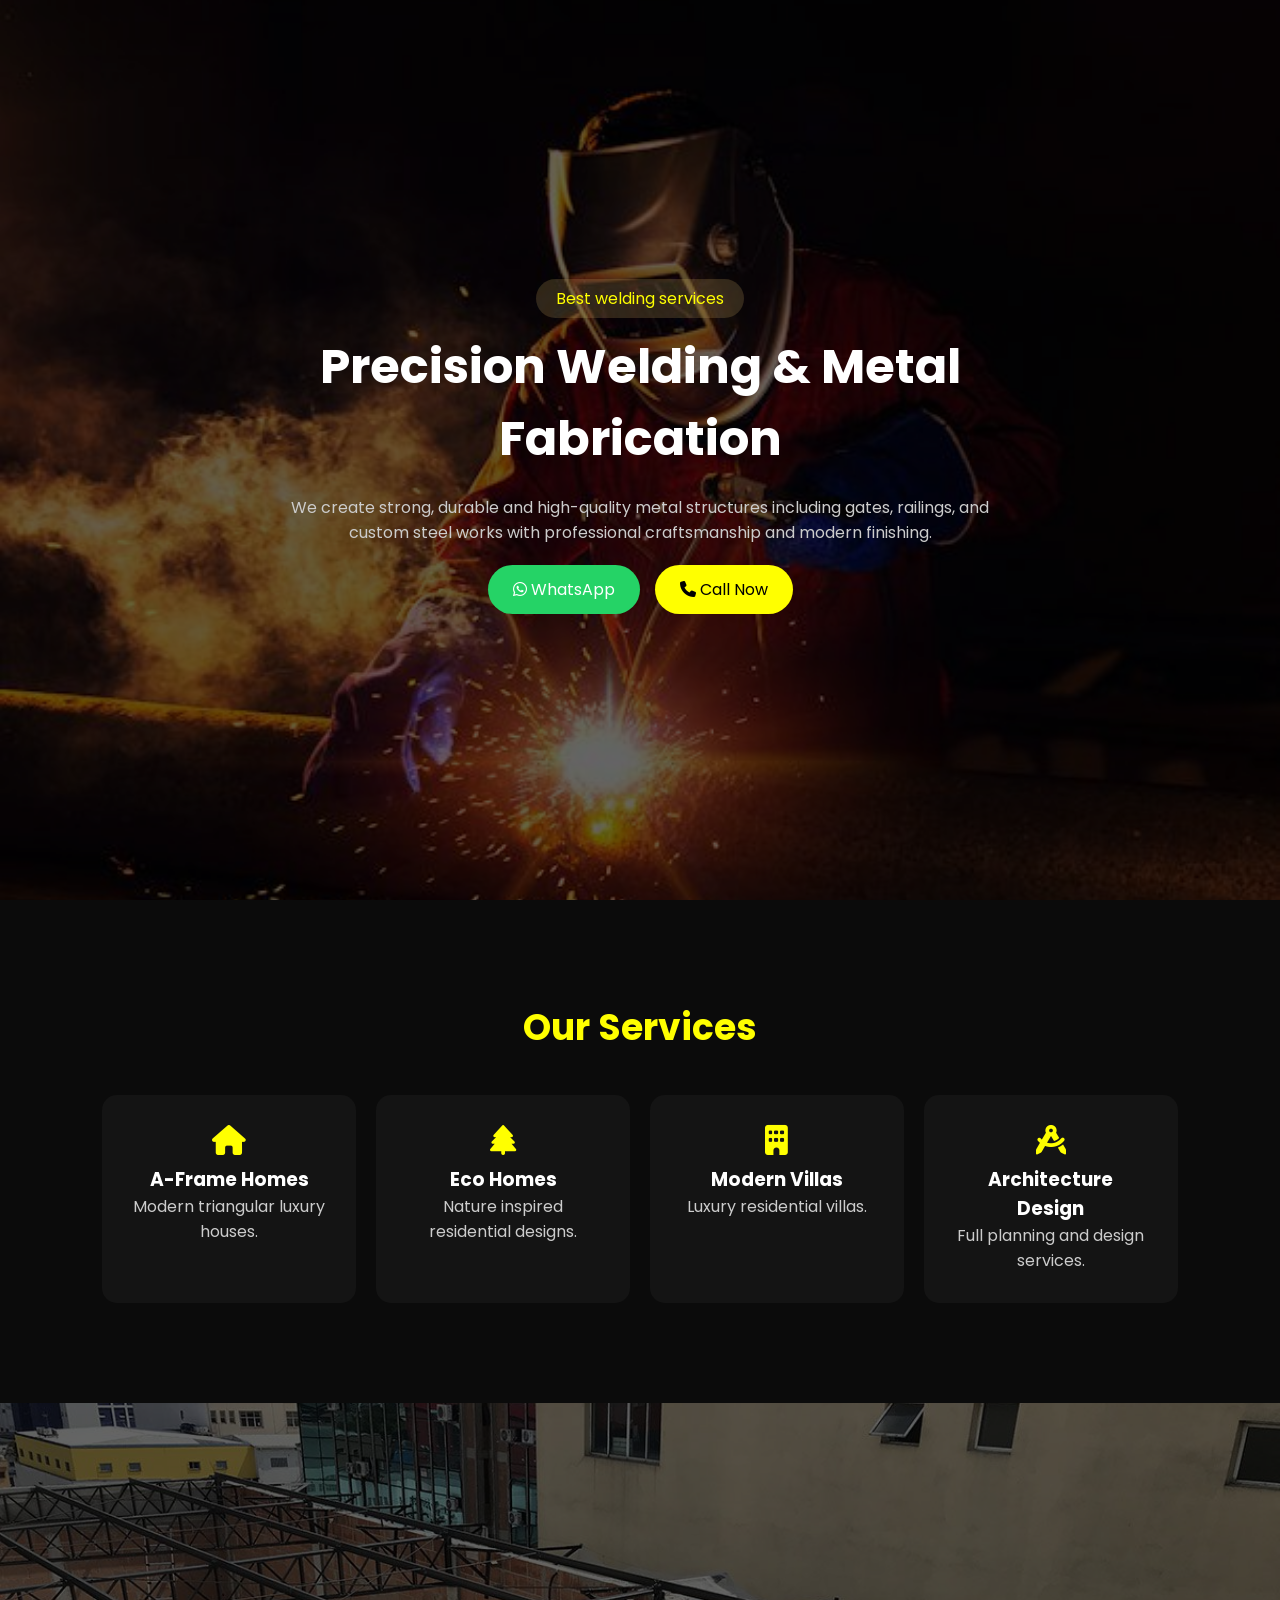
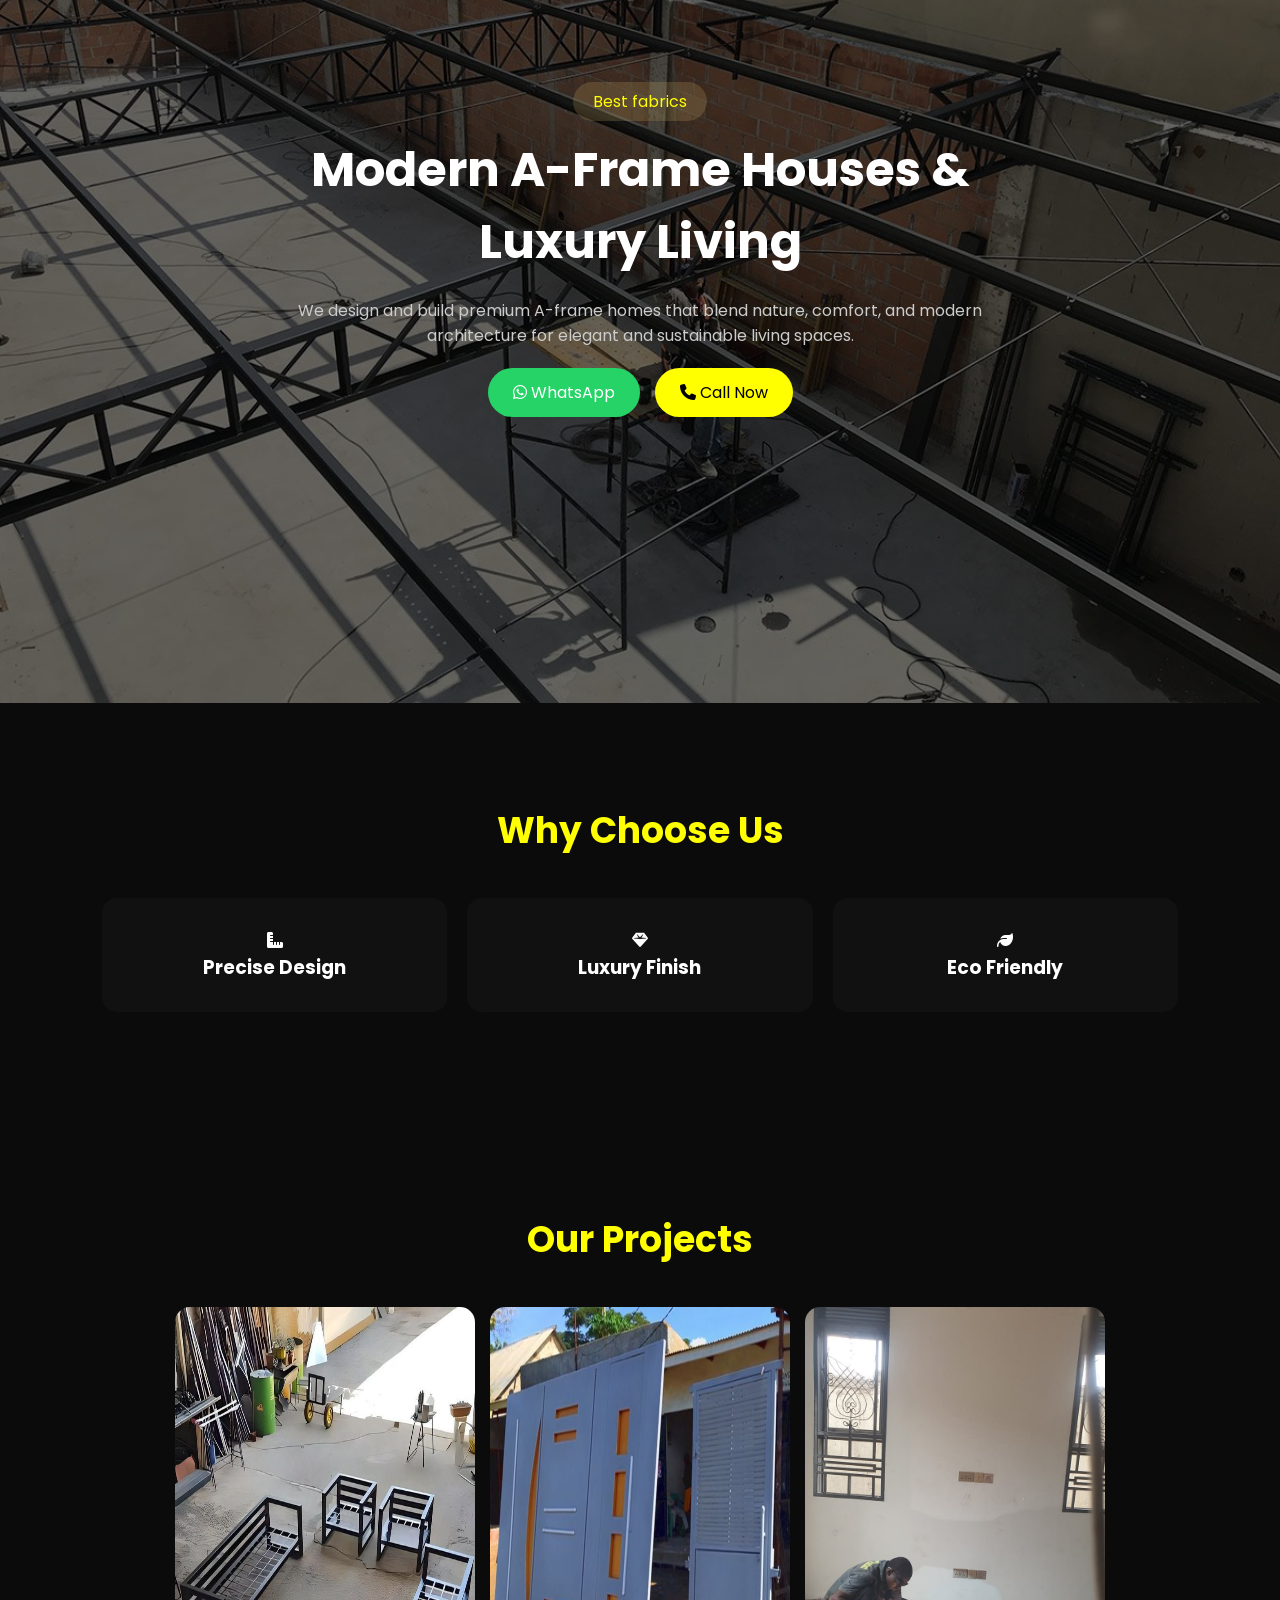
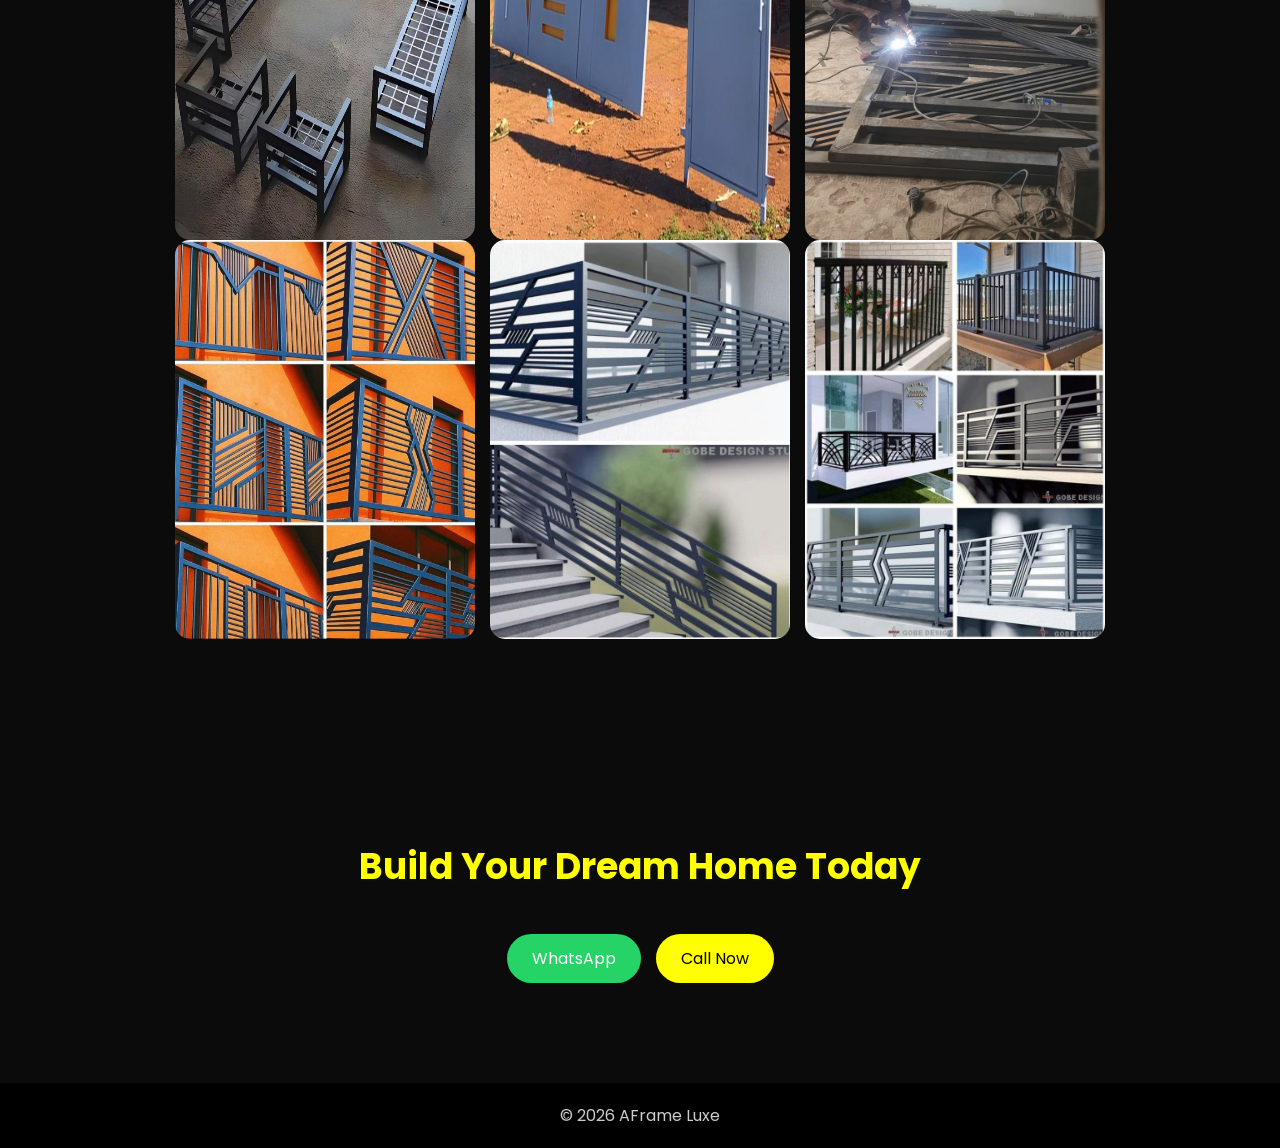
==== index.html @ 534e5b7b "Add files via upload" ====
<!-- ========================= index.html ========================= -->
<!DOCTYPE html>
<html lang="en">
<head>
<meta charset="UTF-8" />
<meta name="viewport" content="width=device-width, initial-scale=1.0" />

<title>AFrame Luxe | Modern Homes</title>

<link rel="preconnect" href="https://fonts.googleapis.com">
<link rel="preconnect" href="https://fonts.gstatic.com" crossorigin>

<link href="https://fonts.googleapis.com/css2?family=Poppins:wght@300;400;500;600;700&display=swap" rel="stylesheet">

<link rel="stylesheet" href="style.css">
<link rel="stylesheet" href="https://cdnjs.cloudflare.com/ajax/libs/font-awesome/6.5.1/css/all.min.css">
</head>

<body>

<!-- NAV -->
<header>
<nav class="navbar">

<div class="logo">AFrame Luxe</div>

<ul class="nav-links">
<li><a href="index.html" class="active">Home</a></li>
<li><a href="contact.html">Contact</a></li>
</ul>

<div class="menu-toggle"><i class="fas fa-bars"></i></div>

</nav>
</header>

<!-- HERO -->
<section class="hero">

<div class="overlay"></div>

<div class="hero-content">

<span class="badge">Best welding services</span>

<h1>Precision Welding & Metal Fabrication</h1>

<p>
We create strong, durable and high-quality metal structures including gates, 
railings, and custom steel works with professional 
craftsmanship and modern finishing.
</p>

<div class="btns">

<a href="https://wa.me/254704175527" class="btn whatsapp">
<i class="fab fa-whatsapp"></i> WhatsApp
</a>

<a href="tel:+254704175527" class="btn call">
<i class="fas fa-phone"></i> Call Now
</a>

</div>

</div>

</section>

<!-- SERVICES -->
<section class="services">

<h2>Our Services</h2>

<div class="grid">

<div class="card">
<i class="fas fa-home"></i>
<h3>A-Frame Homes</h3>
<p>Modern triangular luxury houses.</p>
</div>

<div class="card">
<i class="fas fa-tree"></i>
<h3>Eco Homes</h3>
<p>Nature inspired residential designs.</p>
</div>

<div class="card">
<i class="fas fa-building"></i>
<h3>Modern Villas</h3>
<p>Luxury residential villas.</p>
</div>

<div class="card">
<i class="fas fa-drafting-compass"></i>
<h3>Architecture Design</h3>
<p>Full planning and design services.</p>
</div>

</div>

</section>

<!-- HERO -->
<section class="hero1">

<div class="overlay"></div>

<div class="hero-content">

<span class="badge">Best fabrics</span>

<h1>Modern A-Frame Houses & Luxury Living</h1>

<p>
We design and build premium A-frame homes that blend nature, comfort, 
and modern architecture for elegant and sustainable living spaces.
</p>

<div class="btns">

<a href="https://wa.me/254704175527" class="btn whatsapp">
<i class="fab fa-whatsapp"></i> WhatsApp
</a>

<a href="tel:+254704175527" class="btn call">
<i class="fas fa-phone"></i> Call Now
</a>

</div>

</div>

</section>


<!-- WHY -->
<section class="why">

<h2>Why Choose Us</h2>

<div class="grid">

<div class="card2">
<i class="fas fa-ruler-combined"></i>
<h3>Precise Design</h3>
</div>

<div class="card2">
<i class="fas fa-gem"></i>
<h3>Luxury Finish</h3>
</div>

<div class="card2">
<i class="fas fa-leaf"></i>
<h3>Eco Friendly</h3>
</div>

</div>

</section>

<!-- GALLERY -->
<section class="gallery">

<h2>Our Projects</h2>

<div class="images">

<img src="images/welding1.jpg">
<img src="images/welding2.jpg">
<img src="images/welding3.jpg">

</div>

<div class="images">

<img src="images/fabric1.jpg">
<img src="images/fabric2.jpg">
<img src="images/fabric3.jpg">

</div>

</section>

<!-- CTA -->
<section class="cta">

<h2>Build Your Dream Home Today</h2>

<div class="btns">

<a href="https://wa.me/254704175527" class="btn whatsapp">WhatsApp</a>
<a href="tel:+254704175527" class="btn call">Call Now</a>

</div>

</section>

<footer>
<p>© 2026 AFrame Luxe</p>
</footer>

<script src="script.js"></script>
</body>
</html>
---- style.css ----
*{
margin:0;
padding:0;
box-sizing:border-box;
font-family:'Poppins',sans-serif;
}

body{
background:#0b0b0b;
color:#fff;
}

/* NAV */
.navbar{
display:flex;
justify-content:space-between;
padding:20px 8%;
background:rgba(0,0,0,0.4);
backdrop-filter:blur(10px);
position:fixed;
width:100%;
top:0;
}

.logo{
color:yellow;
font-size:26px;
font-weight:700;
}

.nav-links{
display:flex;
gap:25px;
list-style:none;
}

.nav-links a{
color:#fff;
text-decoration:none;
}

.nav-links a.active{
color:yellow;
}

/* HERO */
.hero{
height:100vh;
background:url("images/welding.jpg") center/cover;
display:flex;
align-items:center;
justify-content:center;
text-align:center;
position:relative;
}

.hero1{
height:100vh;
background:url("images/fabric.jpg") center/cover;
display:flex;
align-items:center;
justify-content:center;
text-align:center;
position:relative;
}

.overlay{
position:absolute;
inset:0;
background:rgba(0,0,0,0.6);
}

.hero-content{
position:relative;
max-width:700px;
}

.badge{
background:rgba(214,179,106,0.2);
padding:8px 20px;
border-radius:20px;
color:yellow;
}

h1{
font-size:48px;
margin:20px 0;
}

p{
color:#ccc;
}

.btns{
margin-top:20px;
display:flex;
gap:15px;
justify-content:center;
flex-wrap:wrap;
}

.btn{
padding:12px 25px;
border-radius:30px;
text-decoration:none;
color:#fff;
transition:0.3s;
}

.whatsapp{
background:#25D366;
}

.call{
background:yellow;
color:#000;
}

.btn:hover{
transform:translateY(-5px);
}

/* SECTIONS */
section{
padding:100px 8%;
text-align:center;
}

h2{
font-size:36px;
margin-bottom:40px;
color:yellow;
}

/* GRID */
.grid{
display:grid;
grid-template-columns:repeat(auto-fit,minmax(200px,1fr));
gap:20px;
}

.card{
background:#141414;
padding:30px;
border-radius:15px;
}

.card i{
font-size:30px;
color:yellow;
margin-bottom:10px;
}

.card2{
background:#111;
padding:30px;
border-radius:15px;
}

/* GALLERY */
.images{
display:flex;
gap:15px;
flex-wrap:wrap;
justify-content:center;
}

.images img{
width:300px;
border-radius:15px;
}

/* CONTACT */
.contact{
height:100vh;
display:flex;
align-items:center;
justify-content:center;
}

.box{
background:#141414;
padding:40px;
border-radius:15px;
text-align:center;
}

/* FOOTER */
footer{
padding:20px;
text-align:center;
background:#000;
color:#777;
}

/* MOBILE */
@media(max-width:768px){
h1{font-size:32px;}
.images img{width:100%;}
}
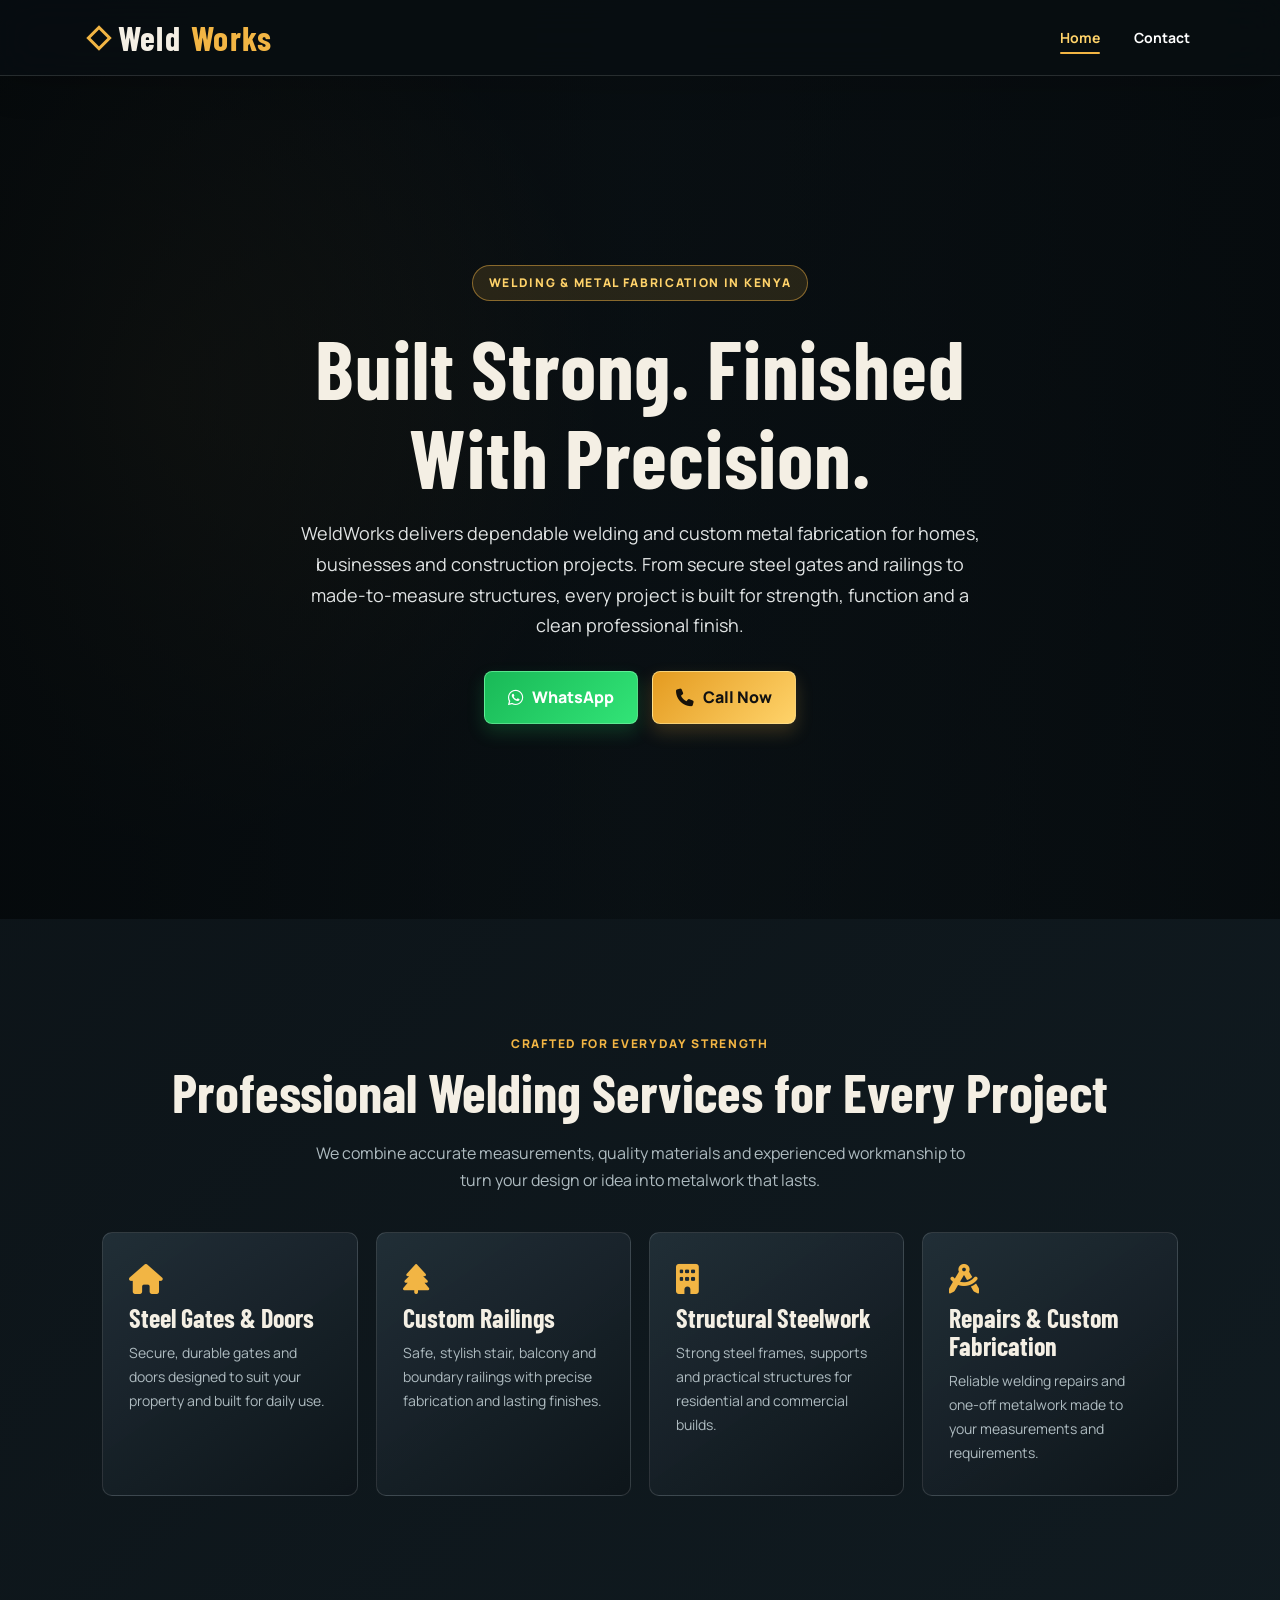
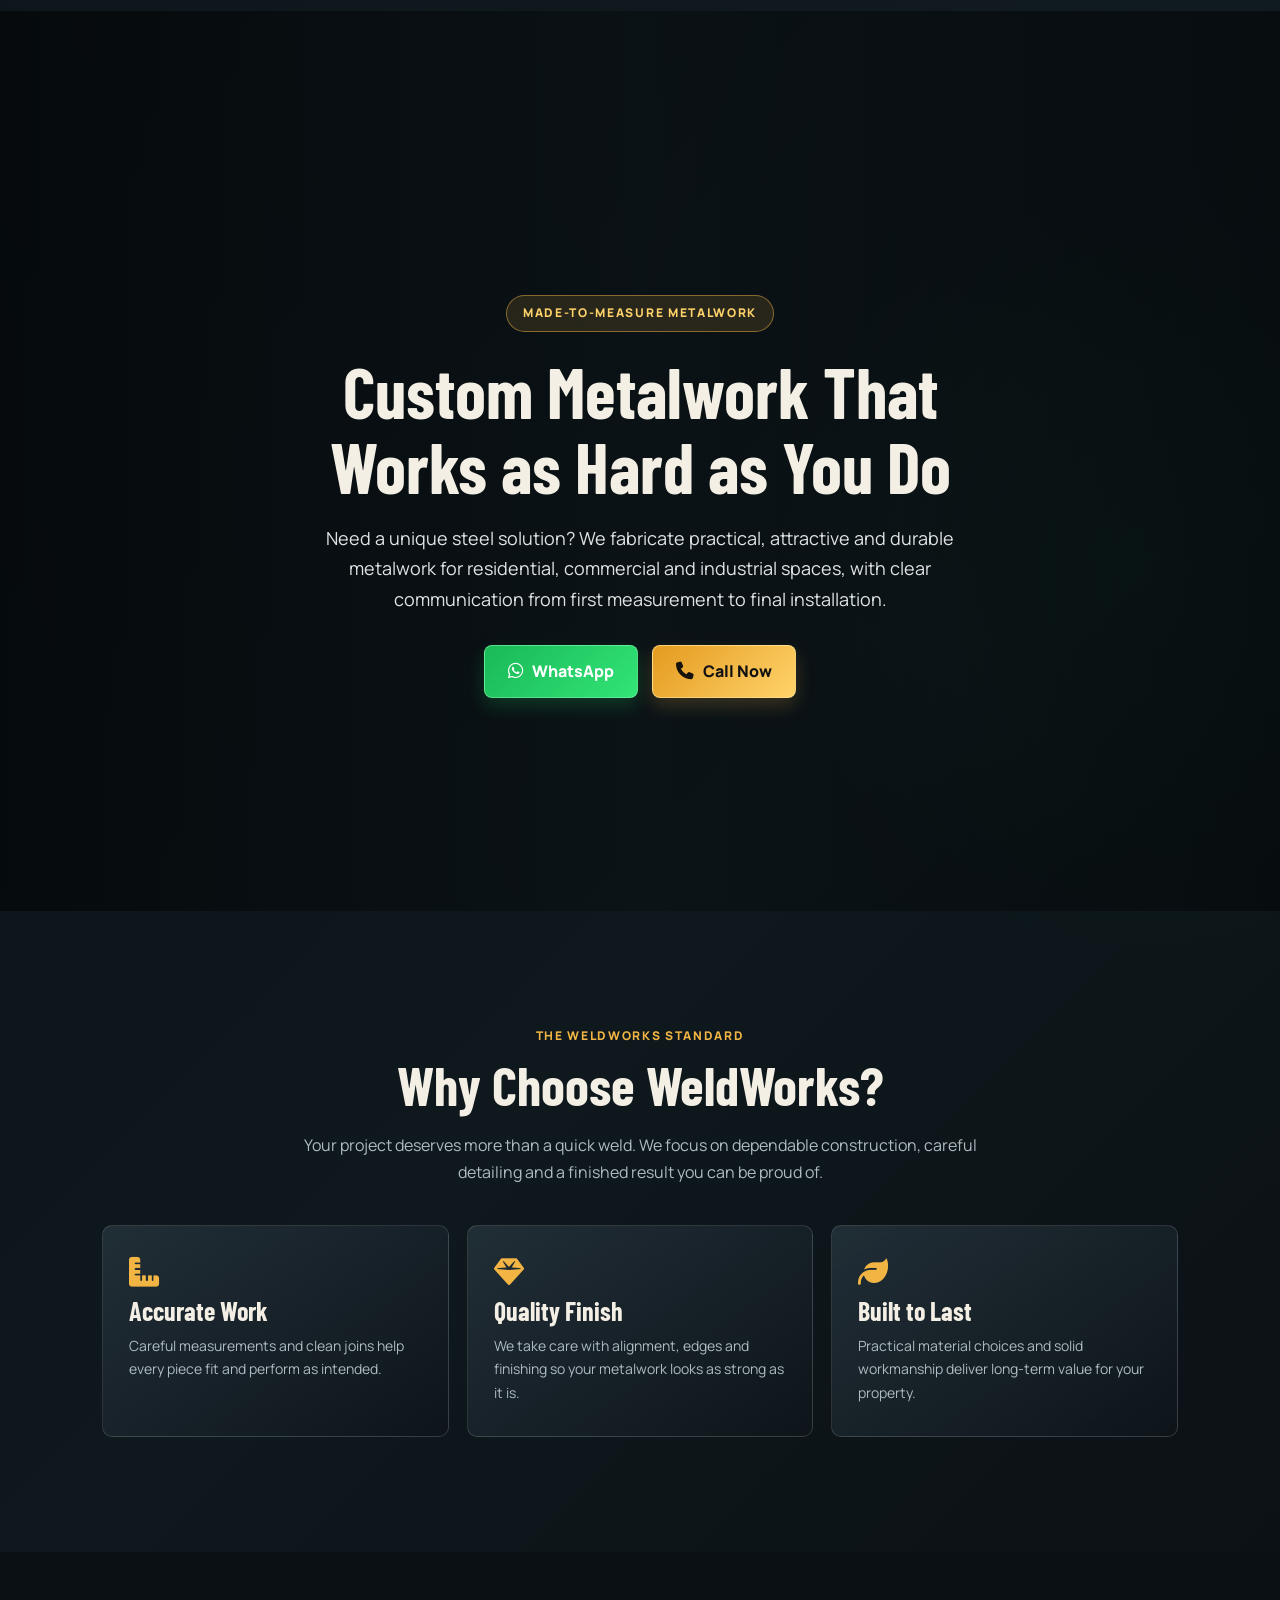
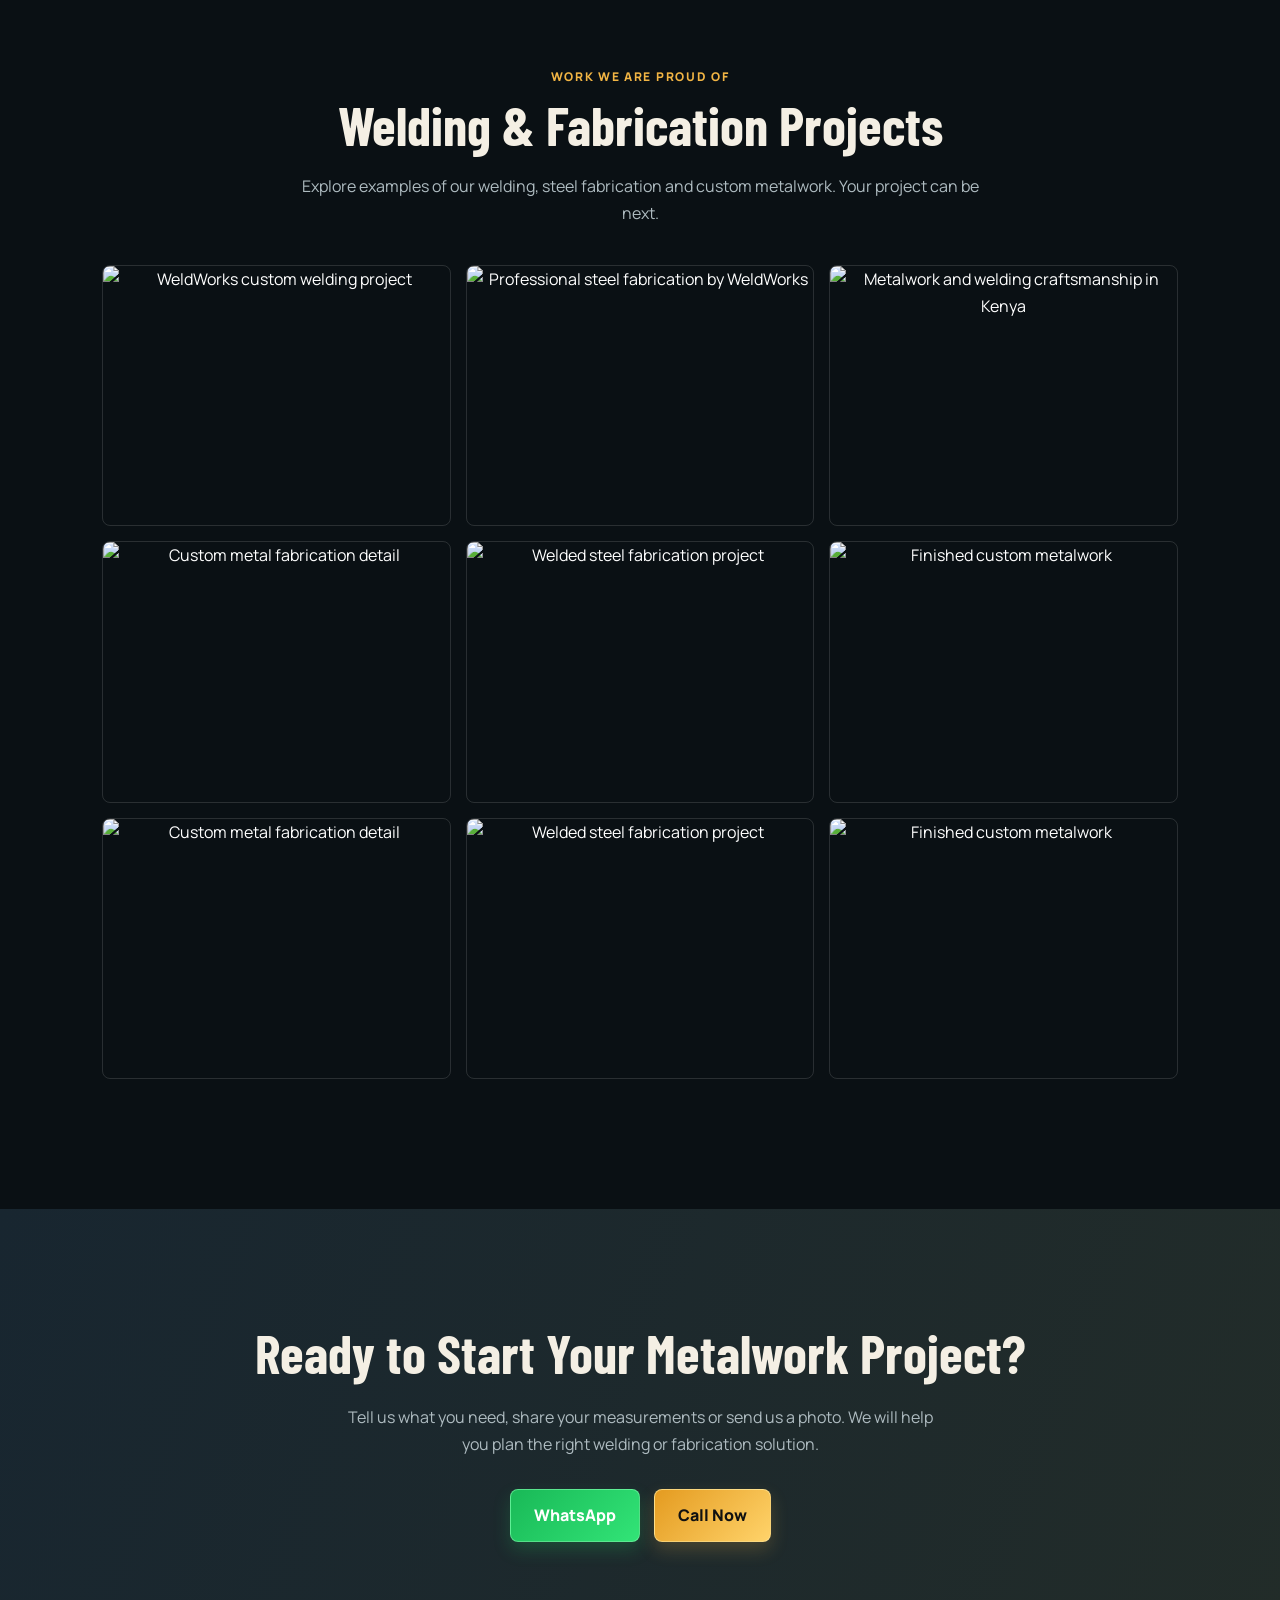
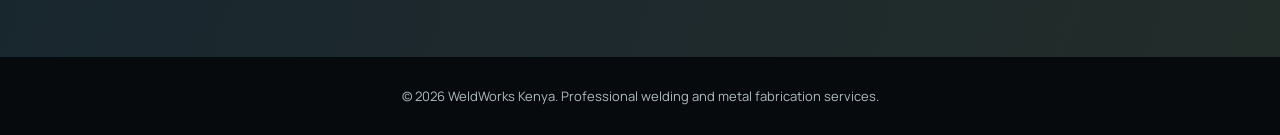
==== commit 9e0df9af: "Add files via upload" ====
--- a/index.html
+++ b/index.html
@@ -1,16 +1,50 @@
 <!-- ========================= index.html ========================= -->
 <!DOCTYPE html>
-<html lang="en">
+<html lang="en-KE">
 <head>
 <meta charset="UTF-8" />
 <meta name="viewport" content="width=device-width, initial-scale=1.0" />
 
-<title>AFrame Luxe | Modern Homes</title>
+<title>WeldWorks Kenya | Welding & Metal Fabrication Services</title>
+
+<meta http-equiv="X-UA-Compatible" content="IE=edge" />
+<meta name="description" content="WeldWorks provides professional welding and custom metal fabrication in Kenya, including gates, railings, steel structures, repairs and durable architectural metalwork." />
+<meta name="keywords" content="welding services Kenya, metal fabrication Nairobi, steel gates Kenya, custom railings, structural steel fabrication, welding repairs" />
+<meta name="author" content="WeldWorks" />
+<meta name="robots" content="index,follow,max-image-preview:large" />
+<meta name="theme-color" content="#111820" />
+<link rel="canonical" href="https://weldworks.com/" />
+<link rel="icon" href="favicon.svg" type="image/svg+xml" />
+<link rel="alternate icon" href="favicon.svg" type="image/svg+xml" />
+<link rel="apple-touch-icon" href="favicon.svg" />
+<link rel="manifest" href="site.webmanifest" />
+
+<meta property="og:type" content="website" />
+<meta property="og:title" content="WeldWorks Kenya | Welding & Metal Fabrication" />
+<meta property="og:description" content="Strong, precise and professionally finished welding and metal fabrication for homes, businesses and construction projects across Kenya." />
+<meta property="og:url" content="https://weldworks.com/" />
+<meta property="og:image" content="https://weldworks.com/images/welding.jpg" />
+<meta name="twitter:card" content="summary_large_image" />
+
+<script type="application/ld+json">
+{
+	"@context": "https://schema.org",
+	"@type": "LocalBusiness",
+	"name": "WeldWorks",
+	"url": "https://weldworks.com/",
+	"image": "https://weldworks.com/images/welding.jpg",
+	"telephone": "+254704175527",
+	"description": "Professional welding and custom metal fabrication company serving homes, businesses and construction projects in Kenya.",
+	"areaServed": "Kenya",
+	"priceRange": "$$",
+	"serviceType": ["Welding services", "Metal fabrication", "Steel gates", "Custom railings", "Structural steelwork"]
+}
+</script>
 
 <link rel="preconnect" href="https://fonts.googleapis.com">
 <link rel="preconnect" href="https://fonts.gstatic.com" crossorigin>
 
-<link href="https://fonts.googleapis.com/css2?family=Poppins:wght@300;400;500;600;700&display=swap" rel="stylesheet">
+<link href="https://fonts.googleapis.com/css2?family=Barlow+Condensed:wght@500;600;700&family=Manrope:wght@400;500;600;700;800&display=swap" rel="stylesheet">
 
 <link rel="stylesheet" href="style.css">
 <link rel="stylesheet" href="https://cdnjs.cloudflare.com/ajax/libs/font-awesome/6.5.1/css/all.min.css">
@@ -22,14 +56,14 @@
 <header>
 <nav class="navbar">
 
-<div class="logo">AFrame Luxe</div>
+<a class="logo" href="index.html">Weld<span>Works</span></a>
 
 <ul class="nav-links">
 <li><a href="index.html" class="active">Home</a></li>
 <li><a href="contact.html">Contact</a></li>
 </ul>
 
-<div class="menu-toggle"><i class="fas fa-bars"></i></div>
+<button class="menu-toggle" type="button" aria-label="Open navigation menu" aria-expanded="false"><i class="fas fa-bars"></i></button>
 
 </nav>
 </header>
@@ -41,14 +75,12 @@
 
 <div class="hero-content">
 
-<span class="badge">Best welding services</span>
-
-<h1>Precision Welding & Metal Fabrication</h1>
+<span class="badge">Welding & metal fabrication in Kenya</span>
+
+<h1>Built Strong. Finished With Precision.</h1>
 
 <p>
-We create strong, durable and high-quality metal structures including gates, 
-railings, and custom steel works with professional 
-craftsmanship and modern finishing.
+WeldWorks delivers dependable welding and custom metal fabrication for homes, businesses and construction projects. From secure steel gates and railings to made-to-measure structures, every project is built for strength, function and a clean professional finish.
 </p>
 
 <div class="btns">
@@ -70,32 +102,34 @@
 <!-- SERVICES -->
 <section class="services">
 
-<h2>Our Services</h2>
+<p class="section-kicker">Crafted for everyday strength</p>
+<h2>Professional Welding Services for Every Project</h2>
+<p class="section-intro">We combine accurate measurements, quality materials and experienced workmanship to turn your design or idea into metalwork that lasts.</p>
 
 <div class="grid">
 
 <div class="card">
 <i class="fas fa-home"></i>
-<h3>A-Frame Homes</h3>
-<p>Modern triangular luxury houses.</p>
+<h3>Steel Gates & Doors</h3>
+<p>Secure, durable gates and doors designed to suit your property and built for daily use.</p>
 </div>
 
 <div class="card">
 <i class="fas fa-tree"></i>
-<h3>Eco Homes</h3>
-<p>Nature inspired residential designs.</p>
+<h3>Custom Railings</h3>
+<p>Safe, stylish stair, balcony and boundary railings with precise fabrication and lasting finishes.</p>
 </div>
 
 <div class="card">
 <i class="fas fa-building"></i>
-<h3>Modern Villas</h3>
-<p>Luxury residential villas.</p>
+<h3>Structural Steelwork</h3>
+<p>Strong steel frames, supports and practical structures for residential and commercial builds.</p>
 </div>
 
 <div class="card">
 <i class="fas fa-drafting-compass"></i>
-<h3>Architecture Design</h3>
-<p>Full planning and design services.</p>
+<h3>Repairs & Custom Fabrication</h3>
+<p>Reliable welding repairs and one-off metalwork made to your measurements and requirements.</p>
 </div>
 
 </div>
@@ -109,13 +143,12 @@
 
 <div class="hero-content">
 
-<span class="badge">Best fabrics</span>
-
-<h1>Modern A-Frame Houses & Luxury Living</h1>
+<span class="badge">Made-to-measure metalwork</span>
+
+<h2>Custom Metalwork That Works as Hard as You Do</h2>
 
 <p>
-We design and build premium A-frame homes that blend nature, comfort, 
-and modern architecture for elegant and sustainable living spaces.
+Need a unique steel solution? We fabricate practical, attractive and durable metalwork for residential, commercial and industrial spaces, with clear communication from first measurement to final installation.
 </p>
 
 <div class="btns">
@@ -138,23 +171,28 @@
 <!-- WHY -->
 <section class="why">
 
-<h2>Why Choose Us</h2>
+<p class="section-kicker">The WeldWorks standard</p>
+<h2>Why Choose WeldWorks?</h2>
+<p class="section-intro">Your project deserves more than a quick weld. We focus on dependable construction, careful detailing and a finished result you can be proud of.</p>
 
 <div class="grid">
 
 <div class="card2">
 <i class="fas fa-ruler-combined"></i>
-<h3>Precise Design</h3>
+<h3>Accurate Work</h3>
+<p>Careful measurements and clean joins help every piece fit and perform as intended.</p>
 </div>
 
 <div class="card2">
 <i class="fas fa-gem"></i>
-<h3>Luxury Finish</h3>
+<h3>Quality Finish</h3>
+<p>We take care with alignment, edges and finishing so your metalwork looks as strong as it is.</p>
 </div>
 
 <div class="card2">
 <i class="fas fa-leaf"></i>
-<h3>Eco Friendly</h3>
+<h3>Built to Last</h3>
+<p>Practical material choices and solid workmanship deliver long-term value for your property.</p>
 </div>
 
 </div>
@@ -164,21 +202,26 @@
 <!-- GALLERY -->
 <section class="gallery">
 
-<h2>Our Projects</h2>
+<p class="section-kicker">Work we are proud of</p>
+<h2>Welding & Fabrication Projects</h2>
+<p class="section-intro">Explore examples of our welding, steel fabrication and custom metalwork. Your project can be next.</p>
 
 <div class="images">
 
-<img src="images/welding1.jpg">
-<img src="images/welding2.jpg">
-<img src="images/welding3.jpg">
+<img src="images/welding1.jpg" alt="WeldWorks custom welding project">
+<img src="images/welding2.jpg" alt="Professional steel fabrication by WeldWorks">
+<img src="images/welding3.jpg" alt="Metalwork and welding craftsmanship in Kenya">
 
 </div>
 
 <div class="images">
 
-<img src="images/fabric1.jpg">
-<img src="images/fabric2.jpg">
-<img src="images/fabric3.jpg">
+<img src="images/fabric1.jpeg" alt="Custom metal fabrication detail">
+<img src="images/fabric2.jpg" alt="Welded steel fabrication project">
+<img src="images/fabric3.jpg" alt="Finished custom metalwork">
+<img src="images/fabric4.jpg" alt="Custom metal fabrication detail">
+<img src="images/fabric5.jpg" alt="Welded steel fabrication project">
+<img src="images/fabric6.jpg" alt="Finished custom metalwork">
 
 </div>
 
@@ -187,7 +230,8 @@
 <!-- CTA -->
 <section class="cta">
 
-<h2>Build Your Dream Home Today</h2>
+<h2>Ready to Start Your Metalwork Project?</h2>
+<p>Tell us what you need, share your measurements or send us a photo. We will help you plan the right welding or fabrication solution.</p>
 
 <div class="btns">
 
@@ -199,7 +243,7 @@
 </section>
 
 <footer>
-<p>© 2026 AFrame Luxe</p>
+<p>© 2026 WeldWorks Kenya. Professional welding and metal fabrication services.</p>
 </footer>
 
 <script src="script.js"></script>
--- a/style.css
+++ b/style.css
@@ -1,200 +1,314 @@
-*{
-margin:0;
-padding:0;
-box-sizing:border-box;
-font-family:'Poppins',sans-serif;
-}
-
-body{
-background:#0b0b0b;
-color:#fff;
-}
-
-/* NAV */
-.navbar{
-display:flex;
-justify-content:space-between;
-padding:20px 8%;
-background:rgba(0,0,0,0.4);
-backdrop-filter:blur(10px);
-position:fixed;
-width:100%;
-top:0;
-}
-
-.logo{
-color:yellow;
-font-size:26px;
-font-weight:700;
-}
-
-.nav-links{
-display:flex;
-gap:25px;
-list-style:none;
-}
-
-.nav-links a{
-color:#fff;
-text-decoration:none;
-}
-
-.nav-links a.active{
-color:yellow;
-}
-
-/* HERO */
-.hero{
-height:100vh;
-background:url("images/welding.jpg") center/cover;
-display:flex;
-align-items:center;
-justify-content:center;
-text-align:center;
-position:relative;
-}
-
-.hero1{
-height:100vh;
-background:url("images/fabric.jpg") center/cover;
-display:flex;
-align-items:center;
-justify-content:center;
-text-align:center;
-position:relative;
-}
-
-.overlay{
-position:absolute;
-inset:0;
-background:rgba(0,0,0,0.6);
-}
-
-.hero-content{
-position:relative;
-max-width:700px;
-}
-
-.badge{
-background:rgba(214,179,106,0.2);
-padding:8px 20px;
-border-radius:20px;
-color:yellow;
-}
-
-h1{
-font-size:48px;
-margin:20px 0;
-}
-
-p{
-color:#ccc;
-}
-
-.btns{
-margin-top:20px;
-display:flex;
-gap:15px;
-justify-content:center;
-flex-wrap:wrap;
-}
-
-.btn{
-padding:12px 25px;
-border-radius:30px;
-text-decoration:none;
-color:#fff;
-transition:0.3s;
-}
-
-.whatsapp{
-background:#25D366;
-}
-
-.call{
-background:yellow;
-color:#000;
-}
-
-.btn:hover{
-transform:translateY(-5px);
-}
-
-/* SECTIONS */
-section{
-padding:100px 8%;
-text-align:center;
-}
-
-h2{
-font-size:36px;
-margin-bottom:40px;
-color:yellow;
-}
-
-/* GRID */
-.grid{
-display:grid;
-grid-template-columns:repeat(auto-fit,minmax(200px,1fr));
-gap:20px;
-}
-
-.card{
-background:#141414;
-padding:30px;
-border-radius:15px;
-}
-
-.card i{
-font-size:30px;
-color:yellow;
-margin-bottom:10px;
-}
-
-.card2{
-background:#111;
-padding:30px;
-border-radius:15px;
-}
-
-/* GALLERY */
-.images{
-display:flex;
-gap:15px;
-flex-wrap:wrap;
-justify-content:center;
-}
-
-.images img{
-width:300px;
-border-radius:15px;
-}
-
-/* CONTACT */
-.contact{
-height:100vh;
-display:flex;
-align-items:center;
-justify-content:center;
-}
-
-.box{
-background:#141414;
-padding:40px;
-border-radius:15px;
-text-align:center;
-}
-
-/* FOOTER */
-footer{
-padding:20px;
-text-align:center;
-background:#000;
-color:#777;
-}
-
-/* MOBILE */
-@media(max-width:768px){
-h1{font-size:32px;}
-.images img{width:100%;}
-}+:root {
+  --ink: #0b1115;
+  --steel: #17262f;
+  --steel-light: #243943;
+  --muted: #aebbc0;
+  --cream: #f4efe4;
+  --accent: #f2b544;
+  --accent-bright: #ffd36a;
+  --green: #25d366;
+  --line: rgba(255, 255, 255, 0.13);
+  --shadow: 0 22px 60px rgba(0, 0, 0, 0.28);
+}
+
+* {
+  box-sizing: border-box;
+  margin: 0;
+  padding: 0;
+}
+
+html { scroll-behavior: smooth; }
+
+body {
+  min-width: 280px;
+  overflow-x: hidden;
+  background:
+    radial-gradient(circle at 12% 8%, rgba(242, 181, 68, 0.12), transparent 28rem),
+    radial-gradient(circle at 90% 44%, rgba(37, 211, 102, 0.08), transparent 24rem),
+    linear-gradient(135deg, var(--ink), #111c22 52%, #080b0d);
+  color: #fff;
+  font-family: 'Manrope', sans-serif;
+  line-height: 1.7;
+}
+
+header { position: relative; z-index: 10; }
+
+.navbar {
+  position: fixed;
+  top: 0;
+  left: 0;
+  z-index: 20;
+  display: flex;
+  align-items: center;
+  justify-content: space-between;
+  width: 100%;
+  min-height: 76px;
+  padding: 14px clamp(20px, 7vw, 110px);
+  border-bottom: 1px solid var(--line);
+  background: rgba(8, 14, 18, 0.82);
+  box-shadow: 0 10px 35px rgba(0, 0, 0, 0.18);
+  backdrop-filter: blur(18px);
+}
+
+.logo {
+  display: inline-flex;
+  align-items: center;
+  gap: 10px;
+  color: var(--cream);
+  font-family: 'Barlow Condensed', sans-serif;
+  font-size: clamp(27px, 3vw, 34px);
+  font-weight: 700;
+  letter-spacing: 0.04em;
+  line-height: 1;
+  text-decoration: none;
+  transition: color 0.25s ease, transform 0.25s ease;
+}
+
+.logo::before {
+  width: 12px;
+  height: 12px;
+  border: 3px solid var(--accent);
+  content: '';
+  transform: rotate(45deg);
+  transition: transform 0.25s ease, box-shadow 0.25s ease;
+}
+
+.logo span { color: var(--accent); }
+.logo:hover { color: #fff; transform: translateY(-2px); }
+.logo:hover::before { box-shadow: 0 0 18px rgba(242, 181, 68, 0.8); transform: rotate(135deg); }
+
+.nav-links {
+  display: flex;
+  align-items: center;
+  gap: clamp(18px, 3vw, 34px);
+  list-style: none;
+}
+
+.nav-links a {
+  position: relative;
+  padding: 10px 0;
+  color: #fff;
+  font-size: 14px;
+  font-weight: 700;
+  text-decoration: none;
+  transition: color 0.25s ease;
+}
+
+.nav-links a::after {
+  position: absolute;
+  right: 0;
+  bottom: 3px;
+  left: 0;
+  height: 2px;
+  border-radius: 5px;
+  background: var(--accent);
+  content: '';
+  transform: scaleX(0);
+  transform-origin: right;
+  transition: transform 0.25s ease;
+}
+
+.nav-links a:hover,
+.nav-links a.active { color: var(--accent-bright); }
+.nav-links a:hover::after,
+.nav-links a.active::after { transform: scaleX(1); transform-origin: left; }
+
+.menu-toggle {
+  display: none;
+  width: 42px;
+  height: 42px;
+  border: 1px solid var(--line);
+  border-radius: 8px;
+  background: rgba(255, 255, 255, 0.05);
+  color: var(--accent);
+  cursor: pointer;
+  font-size: 20px;
+  transition: background 0.25s ease, transform 0.25s ease;
+}
+
+.menu-toggle:hover { background: rgba(242, 181, 68, 0.16); transform: translateY(-2px); }
+
+.hero,
+.hero1 {
+  position: relative;
+  display: flex;
+  min-height: 100svh;
+  align-items: center;
+  justify-content: center;
+  overflow: hidden;
+  text-align: center;
+}
+
+.hero::before,
+.hero1::before {
+  position: absolute;
+  inset: -5%;
+  background-position: center;
+  background-size: cover;
+  content: '';
+  animation: hero-drift 18s ease-in-out infinite alternate;
+}
+
+.hero::before { background-image: url('images/welding.jpg'); }
+.hero1::before { background-image: url('images/fabric.jpg'); animation-delay: -6s; }
+
+@keyframes hero-drift {
+  from { transform: scale(1.03) translate3d(-1%, 0, 0); }
+  to { transform: scale(1.12) translate3d(1%, -1%, 0); }
+}
+
+.overlay {
+  position: absolute;
+  inset: 0;
+  background: linear-gradient(90deg, rgba(4, 8, 10, 0.86), rgba(4, 8, 10, 0.43), rgba(4, 8, 10, 0.75));
+}
+
+.hero-content {
+  position: relative;
+  z-index: 1;
+  max-width: 800px;
+  padding: 150px 24px 80px;
+  animation: content-rise 0.8s ease both;
+}
+
+@keyframes content-rise {
+  from { opacity: 0; transform: translateY(24px); }
+  to { opacity: 1; transform: translateY(0); }
+}
+
+.badge,
+.section-kicker {
+  color: var(--accent-bright);
+  font-size: 12px;
+  font-weight: 800;
+  letter-spacing: 0.14em;
+  text-transform: uppercase;
+}
+
+.badge {
+  display: inline-block;
+  border: 1px solid rgba(242, 181, 68, 0.48);
+  border-radius: 999px;
+  padding: 7px 16px;
+  background: rgba(242, 181, 68, 0.13);
+}
+
+h1,
+h2,
+h3 {
+  font-family: 'Barlow Condensed', sans-serif;
+  line-height: 1.08;
+}
+
+h1 { margin: 22px 0 18px; color: var(--cream); font-size: clamp(46px, 7vw, 82px); letter-spacing: 0.01em; }
+.hero1 h2 { margin: 22px 0 18px; color: var(--cream); font-size: clamp(42px, 6vw, 70px); }
+.hero-content p { max-width: 690px; margin: 0 auto; color: #e0e3e3; font-size: clamp(15px, 1.8vw, 18px); }
+
+.btns { display: flex; flex-wrap: wrap; justify-content: center; gap: 14px; margin-top: 30px; }
+
+.btn {
+  position: relative;
+  display: inline-flex;
+  align-items: center;
+  gap: 9px;
+  overflow: hidden;
+  isolation: isolate;
+  border: 1px solid transparent;
+  border-radius: 8px;
+  padding: 12px 23px;
+  color: #fff;
+  font-weight: 800;
+  text-decoration: none;
+  transition: transform 0.25s ease, filter 0.25s ease;
+}
+
+.btn::after {
+  position: absolute;
+  inset: 0;
+  z-index: -1;
+  background: linear-gradient(110deg, transparent 25%, rgba(255, 255, 255, 0.38) 48%, transparent 70%);
+  content: '';
+  transform: translateX(-130%);
+  transition: transform 0.65s ease;
+}
+
+.whatsapp { border-color: rgba(144, 255, 183, 0.5); 
+    background: linear-gradient(135deg, #19b957, #32e477);
+    box-shadow: 0 8px 18px rgba(37, 211, 102, 0.2); }
+.call { border-color: rgba(255, 232, 157, 0.65); background: linear-gradient(135deg, #e49b20, #ffd36a); color: #111; box-shadow: 0 8px 18px rgba(242, 181, 68, 0.2); }
+.btn:hover { filter: saturate(1.18) brightness(1.06); transform: translateY(-4px); }
+.btn:hover::after { transform: translateX(130%); }
+.btn:active { transform: translateY(-1px) scale(0.98); }
+.btn i { font-size: 1.1em; }
+.call i { color: #17120a; }
+
+section { padding: clamp(78px, 10vw, 115px) clamp(20px, 8vw, 110px); text-align: center; }
+h2 { margin-bottom: 40px; color: var(--cream); font-size: clamp(36px, 5vw, 54px); }
+.section-kicker { margin-bottom: 9px; color: var(--accent); }
+.section-intro { max-width: 680px; margin: -22px auto 38px; color: var(--muted); }
+
+.grid { display: grid; grid-template-columns: repeat(auto-fit, minmax(min(100%, 220px), 1fr)); gap: 18px; }
+.card,
+.card2 { border: 1px solid var(--line); border-radius: 10px; padding: 31px 26px; background: linear-gradient(145deg, rgba(35, 49, 58, 0.9), rgba(14, 21, 26, 0.96)); text-align: left; transition: border-color 0.3s ease, transform 0.3s ease, box-shadow 0.3s ease; }
+.card:hover,
+.card2:hover { border-color: rgba(242, 181, 68, 0.55); box-shadow: 0 15px 30px rgba(0, 0, 0, 0.2); transform: translateY(-7px); }
+.card i,
+.card2 i { margin-bottom: 10px; color: var(--accent); font-size: 30px; }
+.card h3,
+.card2 h3 { margin-bottom: 9px; color: var(--cream); font-size: 26px; }
+.card p,
+.card2 p,
+p { color: var(--muted); }
+.card p,
+.card2 p { font-size: 14px; }
+.why { background: rgba(0, 0, 0, 0.16); }
+.gallery { background: #0a1014; }
+
+.images { display: grid; grid-template-columns: repeat(3, 1fr); gap: 15px; margin-bottom: 15px; }
+.images img { width: 100%; aspect-ratio: 4 / 3; border: 1px solid var(--line); border-radius: 8px; object-fit: cover; transition: filter 0.4s ease, transform 0.4s ease; }
+.images img:hover { filter: saturate(1.18); transform: scale(1.025); }
+.cta { background: linear-gradient(110deg, #182630, #222c29); }
+.cta p { max-width: 600px; margin: -18px auto 4px; }
+
+.contact { display: flex; min-height: 100svh; align-items: center; justify-content: center; padding: 120px 20px 70px; background: radial-gradient(circle at 50% 10%, #293a43 0%, var(--ink) 55%); }
+.box { width: min(650px, 100%); border: 1px solid var(--line); border-radius: 10px; padding: clamp(34px, 7vw, 58px) clamp(22px, 6vw, 44px); background: rgba(18, 29, 36, 0.9); box-shadow: var(--shadow); text-align: center; }
+.box h1 { font-size: clamp(44px, 7vw, 68px); }
+.box p { margin-bottom: 15px; }
+.box .info a { color: var(--cream); text-decoration: none; }
+.box .info i { margin-right: 8px; color: var(--accent); }
+
+footer { padding: 28px clamp(20px, 8vw, 110px); background: #070a0c; color: #778289; font-size: 13px; text-align: center; }
+
+@media (max-width: 700px) {
+  .navbar { min-height: 68px; padding: 12px 20px; }
+  .logo { font-size: 29px; }
+  .menu-toggle { display: inline-grid; place-items: center; }
+  .nav-links { position: absolute; top: 100%; right: 0; left: 0; display: none; align-items: stretch; gap: 4px; padding: 12px 20px 18px; border-bottom: 1px solid var(--line); background: rgba(8, 14, 18, 0.97); }
+  .nav-links.active { display: flex; }
+  .nav-links a { display: block; padding: 11px 0; }
+  .nav-links a::after { bottom: 2px; }
+  section { padding: 76px 20px; }
+  .hero-content { padding: 125px 18px 70px; }
+  h1 { font-size: clamp(42px, 13vw, 60px); }
+  .hero1 h2 { font-size: clamp(40px, 12vw, 58px); }
+  .hero-content p { font-size: 15px; }
+  .btns { width: 100%; }
+  .btn { justify-content: center; min-width: min(100%, 190px); }
+  .images { grid-template-columns: 1fr; }
+}
+
+@media (max-width: 380px) {
+  .navbar { padding-right: 14px; padding-left: 14px; }
+  .logo { gap: 7px; font-size: 26px; }
+  .logo::before { width: 9px; height: 9px; border-width: 2px; }
+  section { padding-right: 14px; padding-left: 14px; }
+  .hero-content { padding-right: 8px; padding-left: 8px; }
+  .btn { width: 100%; }
+}
+
+@media (prefers-reduced-motion: reduce) {
+  html { scroll-behavior: auto; }
+  *,
+  *::before,
+  *::after { animation-duration: 0.01ms !important; animation-iteration-count: 1 !important; scroll-behavior: auto !important; transition-duration: 0.01ms !important; }
+}
